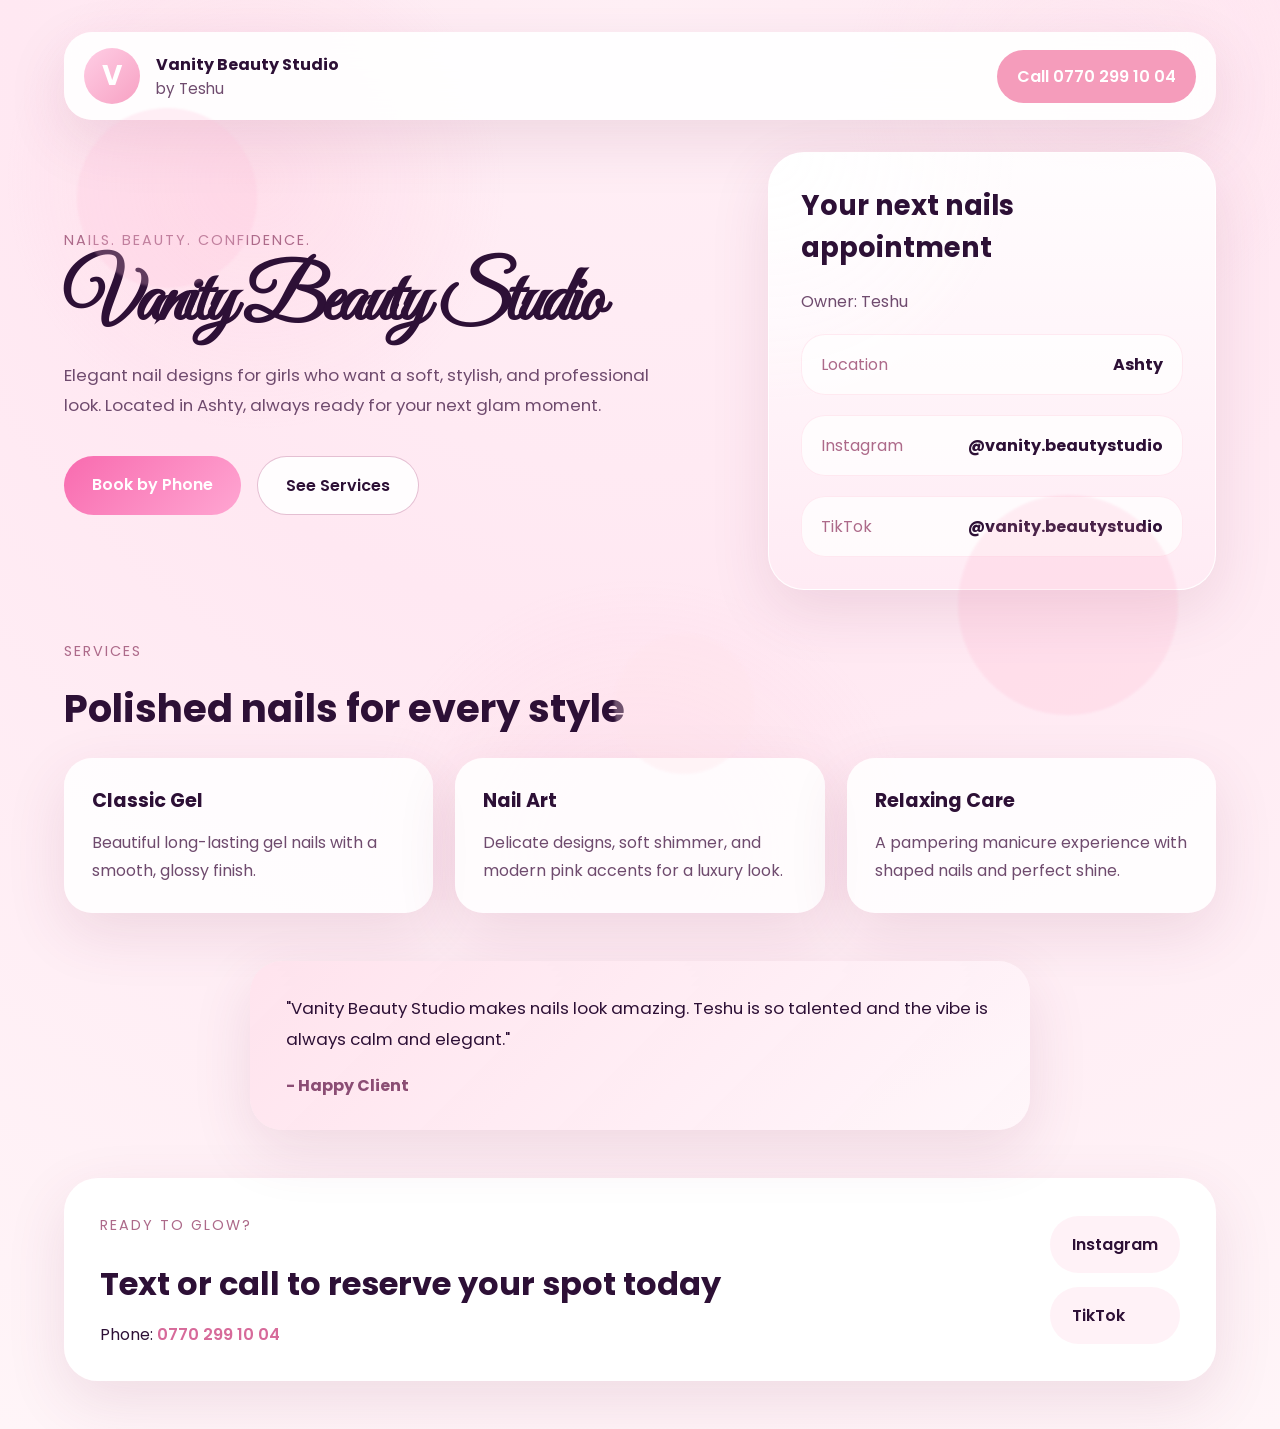
==== index.html @ 70557be0 "Add files via upload" ====
<!DOCTYPE html>
<html lang="en">
<head>
  <meta charset="UTF-8" />
  <meta name="viewport" content="width=device-width, initial-scale=1.0" />
  <title>Vanity Beauty Studio</title>
  <link rel="stylesheet" href="styles.css" />
  <link rel="preconnect" href="https://fonts.googleapis.com" />
  <link rel="preconnect" href="https://fonts.gstatic.com" crossorigin />
  <link href="https://fonts.googleapis.com/css2?family=Great+Vibes&family=Poppins:wght@300;400;500;600;700&display=swap" rel="stylesheet" />
</head>
<body>
  <div class="page-wrapper">
    <header class="topbar">
      <div class="brand">
        <span class="brand-mark">V</span>
        <div>
          <p class="brand-title">Vanity Beauty Studio</p>
          <p class="brand-subtitle">by Teshu</p>
        </div>
      </div>
      <a class="contact-button" href="tel:+07702991004">Call 0770 299 10 04</a>
    </header>

    <main>
      <section class="hero">
        <div class="hero-content">
          <p class="eyebrow">Nails. Beauty. Confidence.</p>
          <h1>Vanity Beauty Studio</h1>
          <p class="hero-text">Elegant nail designs for girls who want a soft, stylish, and professional look. Located in Ashty, always ready for your next glam moment.</p>
          <div class="hero-actions">
            <a class="btn btn-primary" href="tel:+07702991004">Book by Phone</a>
            <a class="btn btn-secondary" href="#services">See Services</a>
          </div>
        </div>
        <div class="hero-card">
          <div class="hero-card-inner">
            <p class="hero-card-title">Your next nails appointment</p>
            <p class="hero-card-note">Owner: Teshu</p>
            <div class="hero-card-detail">
              <span>Location</span>
              <strong>Ashty</strong>
            </div>
            <div class="hero-card-detail">
              <span>Instagram</span>
              <strong>@vanity.beautystudio</strong>
            </div>
            <div class="hero-card-detail">
              <span>TikTok</span>
              <strong>@vanity.beautystudio</strong>
            </div>
          </div>
        </div>
      </section>

      <section id="services" class="services">
        <div class="section-heading">
          <p class="eyebrow">Services</p>
          <h2>Polished nails for every style</h2>
        </div>
        <div class="service-grid">
          <article class="service-card">
            <h3>Classic Gel</h3>
            <p>Beautiful long-lasting gel nails with a smooth, glossy finish.</p>
          </article>
          <article class="service-card">
            <h3>Nail Art</h3>
            <p>Delicate designs, soft shimmer, and modern pink accents for a luxury look.</p>
          </article>
          <article class="service-card">
            <h3>Relaxing Care</h3>
            <p>A pampering manicure experience with shaped nails and perfect shine.</p>
          </article>
        </div>
      </section>

      <section class="testimonial">
        <div class="testimonial-card">
          <p>"Vanity Beauty Studio makes nails look amazing. Teshu is so talented and the vibe is always calm and elegant."</p>
          <strong>- Happy Client</strong>
        </div>
      </section>

      <section class="contact-panel">
        <div>
          <p class="eyebrow">Ready to glow?</p>
          <h2>Text or call to reserve your spot today</h2>
          <p class="contact-details">Phone: <a href="tel:+07702991004">0770 299 10 04</a></p>
        </div>
        <div class="social-links">
          <a href="https://instagram.com/vanity.beautystudio" target="_blank">Instagram</a>
          <a href="https://tiktok.com/@vanity.beautystudio" target="_blank">TikTok</a>
        </div>
      </section>
    </main>
  </div>
  <div class="floating-shapes">
    <div class="shape shape-1"></div>
    <div class="shape shape-2"></div>
    <div class="shape shape-3"></div>
  </div>

  <script src="script.js"></script>
</body>
</html>
---- styles.css ----
:root {
  --bg: #fff5f8;
  --surface: rgba(255, 255, 255, 0.92);
  --text: #2d1036;
  --muted: #6f4b6e;
  --pink: #f5b6d0;
  --deep-pink: #d67ea5;
  --shadow: 0 20px 60px rgba(124, 46, 92, 0.12);
}

* {
  box-sizing: border-box;
  margin: 0;
  padding: 0;
}

body {
  min-height: 100vh;
  background: radial-gradient(circle at top, #fff0f6 0%, #ffe8f2 40%, #fff5f8 100%);
  color: var(--text);
  font-family: 'Poppins', sans-serif;
  overflow-x: hidden;
}

body::before {
  content: '';
  position: fixed;
  inset: 0;
  background-image: radial-gradient(circle at 20% 20%, rgba(255, 182, 208, 0.22), transparent 20%),
    radial-gradient(circle at 85% 10%, rgba(255, 223, 235, 0.25), transparent 18%),
    radial-gradient(circle at 50% 95%, rgba(255, 183, 210, 0.17), transparent 26%);
  pointer-events: none;
}

.page-wrapper {
  position: relative;
  max-width: 1200px;
  margin: 0 auto;
  padding: 32px 24px 48px;
}

.topbar {
  display: flex;
  gap: 24px;
  align-items: center;
  justify-content: space-between;
  margin-bottom: 32px;
  padding: 16px 20px;
  border-radius: 28px;
  background: var(--surface);
  backdrop-filter: blur(18px);
  box-shadow: var(--shadow);
}

.brand {
  display: flex;
  align-items: center;
  gap: 16px;
}

.brand-mark {
  display: inline-flex;
  align-items: center;
  justify-content: center;
  width: 56px;
  height: 56px;
  border-radius: 50%;
  background: linear-gradient(135deg, #ffcee5, #f7a1c3);
  font-size: 1.75rem;
  font-weight: 700;
  color: white;
}

.brand-title {
  font-size: 1rem;
  font-weight: 700;
}

.brand-subtitle {
  color: var(--muted);
  font-size: 0.95rem;
}

.contact-button {
  display: inline-flex;
  align-items: center;
  justify-content: center;
  padding: 14px 20px;
  border-radius: 999px;
  background: #f59cbb;
  color: white;
  font-weight: 600;
  text-decoration: none;
  transition: transform 0.25s ease, box-shadow 0.25s ease;
}

.contact-button:hover {
  transform: translateY(-2px);
  box-shadow: 0 14px 28px rgba(245, 156, 187, 0.22);
}

.hero {
  display: grid;
  grid-template-columns: 1.5fr 1fr;
  gap: 32px;
  align-items: center;
  margin-bottom: 48px;
}

.hero-content {
  max-width: 620px;
  animation: fadeInUp 1s ease both;
}

.eyebrow {
  display: inline-block;
  margin-bottom: 16px;
  color: #ad6a8a;
  font-size: 0.9rem;
  letter-spacing: 0.14em;
  text-transform: uppercase;
}

.hero h1 {
  font-family: 'Great Vibes', cursive;
  font-size: clamp(3rem, 6vw, 5rem);
  line-height: 0.95;
  letter-spacing: -0.04em;
  margin-bottom: 20px;
}

.hero-text {
  font-size: 1.05rem;
  line-height: 1.8;
  color: var(--muted);
  margin-bottom: 36px;
}

.hero-actions {
  display: flex;
  flex-wrap: wrap;
  gap: 16px;
}

.btn {
  padding: 16px 28px;
  border-radius: 999px;
  font-weight: 600;
  text-decoration: none;
  transition: transform 0.25s ease, box-shadow 0.25s ease, background 0.25s ease;
}

.btn-primary {
  background: linear-gradient(135deg, #f86baf, #ffa6d2);
  color: white;
}

.btn-secondary {
  background: rgba(255, 255, 255, 0.9);
  border: 1px solid rgba(217, 164, 191, 0.7);
  color: var(--text);
}

.btn:hover {
  transform: translateY(-3px);
  box-shadow: 0 18px 32px rgba(245, 156, 187, 0.18);
}

.hero-card {
  position: relative;
  min-height: 420px;
  background: linear-gradient(180deg, rgba(255,255,255,0.9), rgba(255,235,244,0.9));
  border: 1px solid rgba(255, 255, 255, 0.9);
  border-radius: 36px;
  padding: 32px;
  box-shadow: var(--shadow);
  overflow: hidden;
}

.hero-card::before {
  content: '';
  position: absolute;
  inset: 0;
  background: radial-gradient(circle at top left, rgba(255, 255, 255, 0.9), transparent 40%);
}

.hero-card-inner {
  position: relative;
  z-index: 1;
  display: flex;
  flex-direction: column;
  gap: 20px;
}

.hero-card-title {
  font-size: 1.7rem;
  font-weight: 700;
}

.hero-card-note {
  color: var(--muted);
}

.hero-card-detail {
  display: flex;
  justify-content: space-between;
  gap: 16px;
  padding: 18px 20px;
  border-radius: 24px;
  background: rgba(255, 255, 255, 0.75);
  box-shadow: inset 0 0 0 1px rgba(255, 182, 208, 0.28);
}

.hero-card-detail span {
  color: #ad6a8a;
}

.hero-card-detail strong {
  font-weight: 700;
}

.services {
  margin-bottom: 48px;
}

.section-heading h2 {
  font-size: clamp(2.2rem, 3vw, 3rem);
  margin-top: 10px;
  line-height: 1.1;
}

.service-grid {
  display: grid;
  gap: 22px;
  margin-top: 28px;
  grid-template-columns: repeat(3, minmax(0, 1fr));
}

.service-card {
  padding: 28px;
  border-radius: 28px;
  background: rgba(255, 255, 255, 0.85);
  box-shadow: var(--shadow);
  transition: transform 0.25s ease, box-shadow 0.25s ease;
}

.service-card:hover {
  transform: translateY(-6px);
  box-shadow: 0 28px 48px rgba(124, 46, 92, 0.12);
}

.service-card h3 {
  margin-bottom: 14px;
  font-size: 1.2rem;
}

.service-card p {
  color: var(--muted);
  line-height: 1.75;
}

.testimonial {
  display: flex;
  justify-content: center;
  margin-bottom: 48px;
}

.testimonial-card {
  max-width: 780px;
  padding: 32px 36px;
  border-radius: 32px;
  background: linear-gradient(135deg, rgba(255, 226, 236, 0.92), rgba(255, 246, 250, 0.95));
  box-shadow: var(--shadow);
}

.testimonial-card p {
  font-size: 1.05rem;
  line-height: 1.85;
  color: var(--text);
  margin-bottom: 18px;
}

.testimonial-card strong {
  color: #8b4d74;
}

.contact-panel {
  display: flex;
  align-items: center;
  justify-content: space-between;
  gap: 24px;
  padding: 34px 36px;
  border-radius: 34px;
  background: rgba(255, 255, 255, 0.96);
  box-shadow: var(--shadow);
}

.contact-panel h2 {
  font-size: 2rem;
  margin: 8px 0 14px;
}

.contact-details a {
  color: #d76a9a;
  text-decoration: none;
  font-weight: 600;
}

.social-links {
  display: grid;
  gap: 14px;
}

.social-links a {
  padding: 16px 22px;
  border-radius: 999px;
  text-decoration: none;
  background: rgba(255, 182, 208, 0.18);
  color: var(--text);
  font-weight: 600;
  transition: background 0.25s ease, transform 0.25s ease;
}

.social-links a:hover {
  transform: translateX(6px);
  background: rgba(245, 138, 182, 0.24);
}

.floating-shapes {
  position: fixed;
  inset: 0;
  pointer-events: none;
}

.shape {
  position: absolute;
  border-radius: 50%;
  opacity: 0.45;
  filter: blur(1px);
  animation: float 10s ease-in-out infinite;
}

.shape-1 {
  width: 180px;
  height: 180px;
  background: rgba(255, 194, 218, 0.55);
  top: 12%;
  left: 6%;
}

.shape-2 {
  width: 220px;
  height: 220px;
  background: rgba(255, 155, 189, 0.32);
  top: 55%;
  right: 8%;
  animation-duration: 12s;
}

.shape-3 {
  width: 140px;
  height: 140px;
  background: rgba(255, 228, 236, 0.7);
  bottom: 14%;
  left: 48%;
  animation-duration: 14s;
}

@keyframes float {
  0%, 100% { transform: translateY(0) translateX(0); }
  50% { transform: translateY(-18px) translateX(12px); }
}

@keyframes fadeInUp {
  from { opacity: 0; transform: translateY(24px); }
  to { opacity: 1; transform: translateY(0); }
}

@media (max-width: 980px) {
  .hero {
    grid-template-columns: 1fr;
  }
  .service-grid {
    grid-template-columns: 1fr 1fr;
  }
}

@media (max-width: 700px) {
  .page-wrapper {
    padding: 20px 16px 32px;
  }
  .topbar {
    flex-direction: column;
    align-items: flex-start;
  }
  .hero-card {
    min-height: auto;
  }
  .service-grid {
    grid-template-columns: 1fr;
  }
  .contact-panel {
    flex-direction: column;
    align-items: stretch;
  }
}
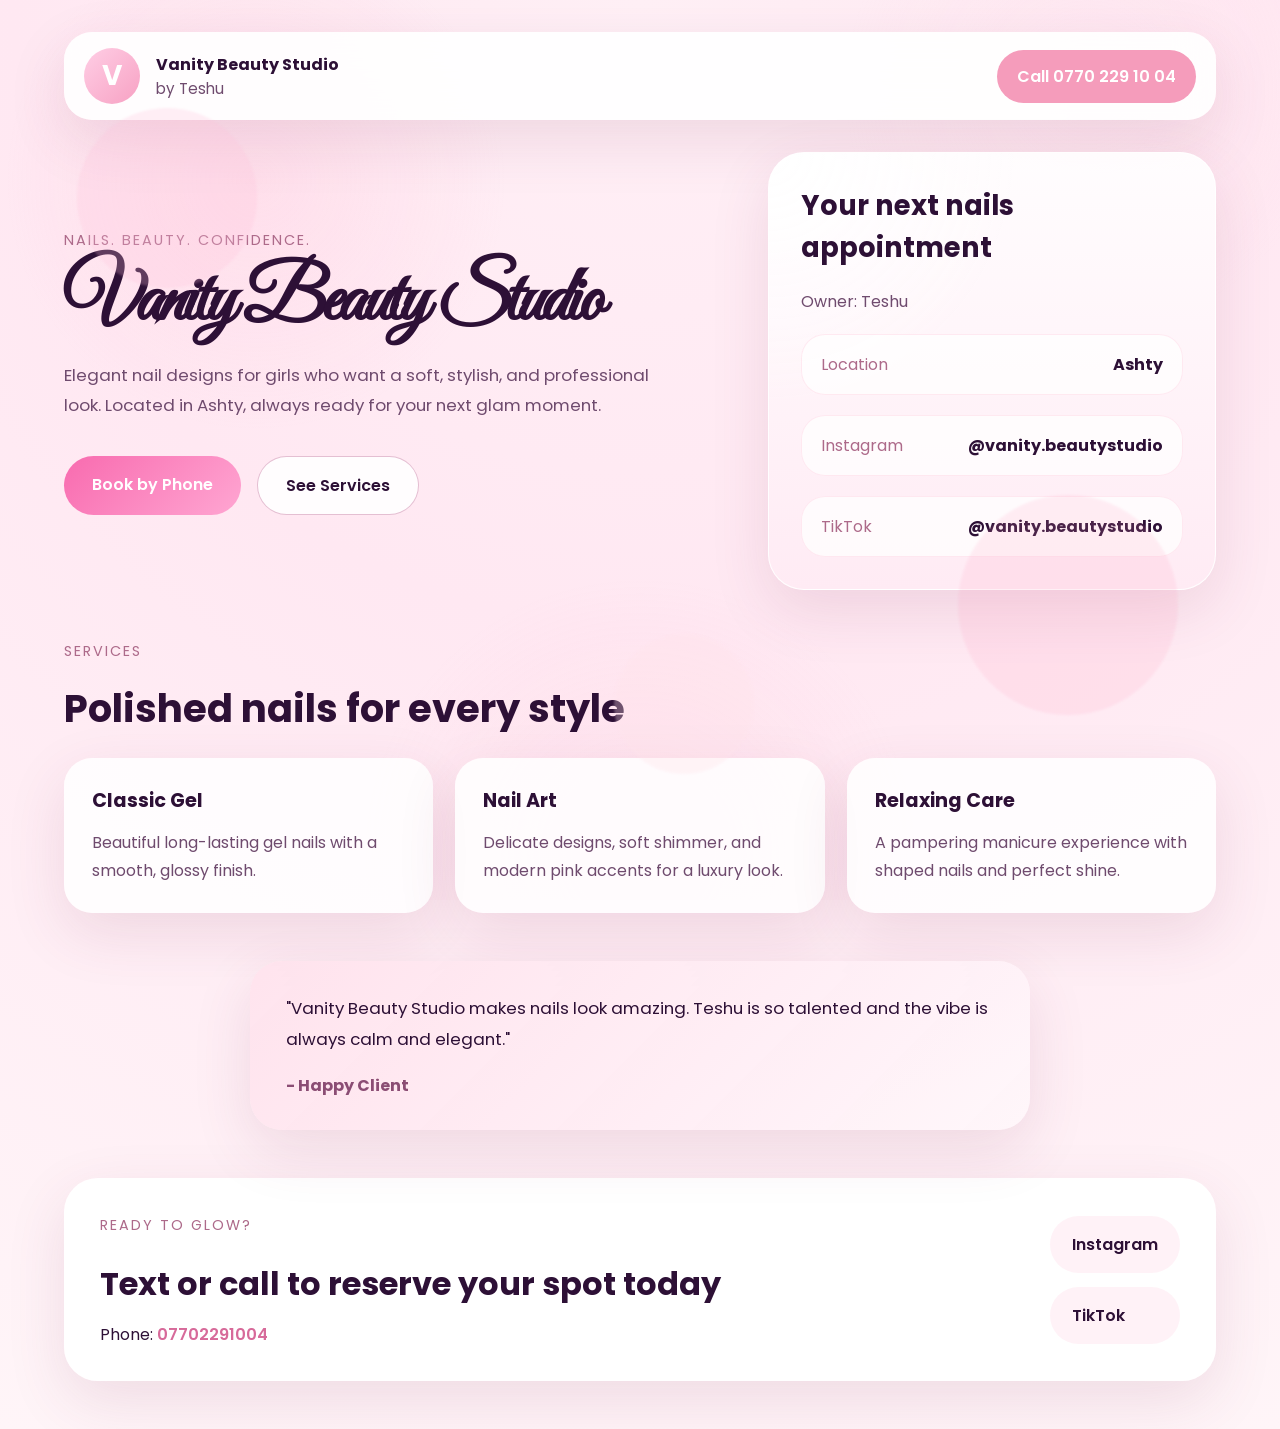
==== commit 552dbd15: "Add files via upload" ====
--- a/index.html
+++ b/index.html
@@ -19,7 +19,7 @@
           <p class="brand-subtitle">by Teshu</p>
         </div>
       </div>
-      <a class="contact-button" href="tel:+07702991004">Call 0770 299 10 04</a>
+      <a class="contact-button" href="tel:+07702291004">Call 0770 229 10 04</a>
     </header>
 
     <main>
@@ -85,7 +85,7 @@
         <div>
           <p class="eyebrow">Ready to glow?</p>
           <h2>Text or call to reserve your spot today</h2>
-          <p class="contact-details">Phone: <a href="tel:+07702991004">0770 299 10 04</a></p>
+          <p class="contact-details">Phone: <a href="tel:+07702291004">07702291004</a></p>
         </div>
         <div class="social-links">
           <a href="https://instagram.com/vanity.beautystudio" target="_blank">Instagram</a>
